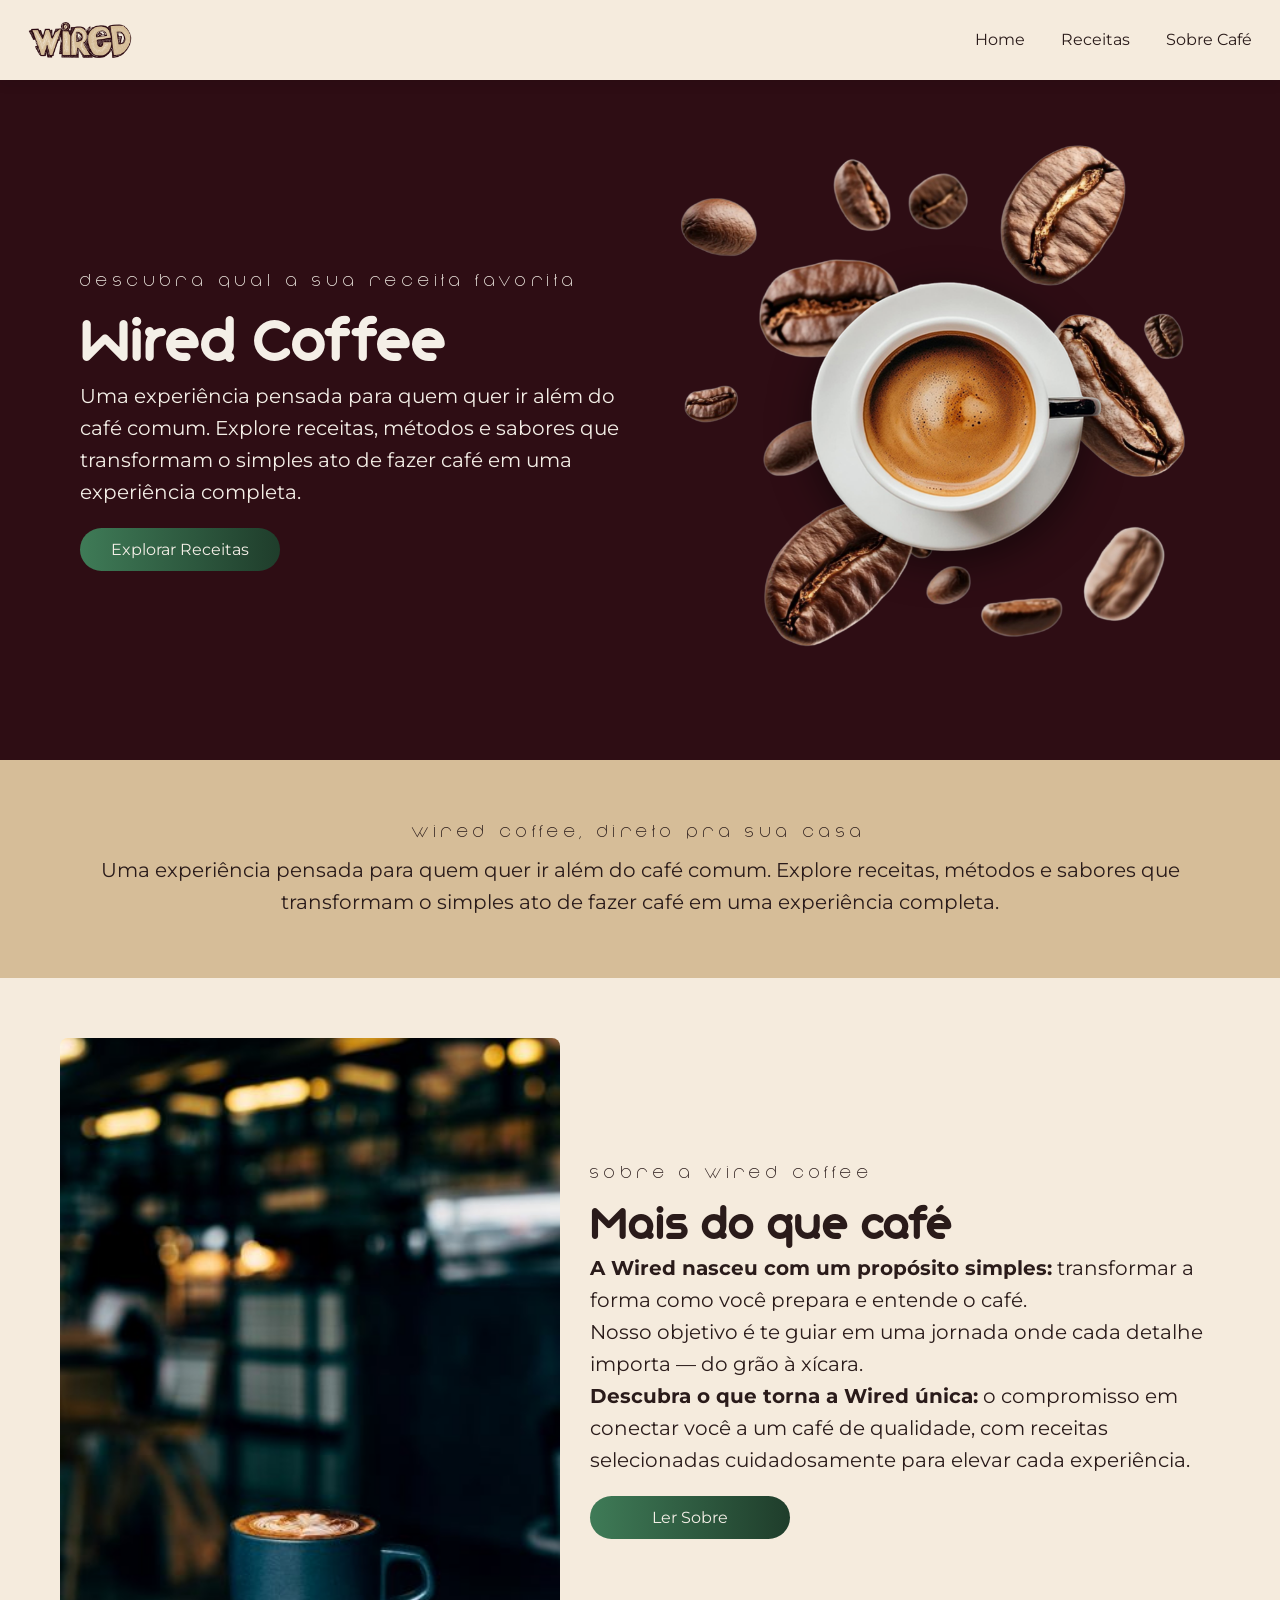
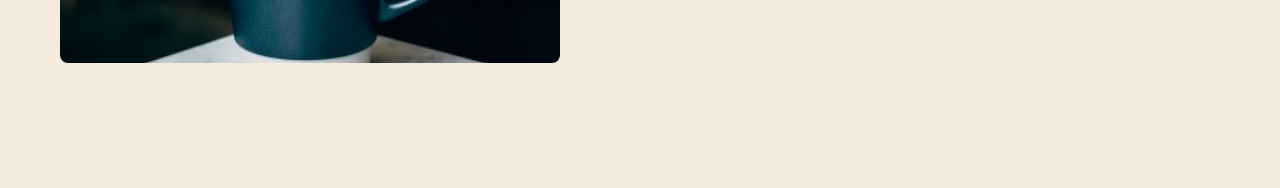
==== index.html @ 8fb3c385 "Construção da Section About - Codifiquei a seção about de forma responsiva" ====
<!DOCTYPE html>
<html lang="pt-br">
<head>
    <meta charset="UTF-8">
    <meta name="viewport" content="width=device-width, initial-scale=1.0">
    <title>Wired Coffee</title>
    <meta name="description" content="Aprenda sobre café, receitas, métodos e equipamentos.">

    <!-- BIBLIOTECA DE ÍCONES -->
     <link rel="stylesheet" href="https://cdnjs.cloudflare.com/ajax/libs/font-awesome/6.5.0/css/all.min.css">

    <!-- FAVICON -->
    <link rel="shortcut icon" href="src/assets/images/favicon/favicon-wired.svg" type="image/x-icon">

    <!-- CSS -->
    <link rel="stylesheet" href="src/styles/main.css">

     <!-- JS -->
    <script src="src/scripts/main.js" defer></script>
</head>
<body>
    <!-- HEADER -->
    <header class="header"> <!-- BLOCK -->
        <!-- LOGO MENU -->
        <a href="/" class="header__logo"> <!-- Normalmente a logo é um atalho pra Home -->
            <picture>
                <!-- A imagem da logo vai denpender do tamanho da tela. Se for maior que 768px, ele adiciona a imagem pra desktop, senão ele manté, a pra mobile (favicon) -->
                <source media="(min-width: 768px)" srcset="src/assets/images/logo/logo-wired-pc.png">
                <!-- Imagem MB -->
                 <img src="src/assets/images/favicon/favicon-wired.svg" alt="Logo Wired">
            </picture>
        </a><!-- LOGO MENU -->

        <!-- MENU  -->
        <nav class="header__nav">
            <ul class="header__menu">
                <li class="header__itens">
                    <a href="" class="header__links">Home</a>
                </li>

                <li class="header__itens">
                    <a href="" class="header__links">Receitas</a>
                </li>

                <li class="header__itens">
                    <a href="" class="header__links">Sobre Café</a>
                </li>
            </ul>
        </nav><!-- MENU -->

        <!-- BOTÃO TOGGLE DO MENU (controle de estado via JS) -->
        <button class="header__toggle" aria-label="Abrir menu">
            <!-- ÍCONE: estado FECHADO (hamburger) -->
            <i class="fa-solid fa-bars-staggered header__icon"></i>

            <!-- ÍCONE: estado ABERTO (close) -->
            <i class="fa-solid fa-xmark header__icon"></i>
        </button>
        <!-- BOTÃO TOGGLE DO MENU -->
    
    </header><!-- HEADER -->

    <!-- MAIN -->
    <main class="main">
        <!-- SECTION HERO -->
        <section class="section section--dark hero__home u-text-center">

            <!-- Pra que no desktop, estejam um ao lado do outro -->
            <div class="u-container-flex container"> <!-- DIV ENVELOP -->

                <div class="container hero__content"> <!-- DIV CONTENT -->
                    <!-- Nome usado em UX: pequeno texto acima do título -->
                    <p class="u-eyebrow u-text-inverse hero__eyebrow">Descubra qual a sua receita favorita</p>
                    <h1 class="u-text-inverse hero__title">Wired Coffee</h1>
                    <p class="u-text-inverse hero__text">
                        Uma experiência pensada para quem quer ir além do café comum. Explore receitas, métodos e sabores que transformam o simples ato de fazer café em uma experiência completa.
                    </p>
                
                    <a href="#" class="link--btn hero__cta">Explorar Receitas</a>
                </div> <!-- DIV CONTENT -->

                <div class="hero__midia"> <!-- DIV MIDIA -->
                    <!-- Grãos (decorativo) -->
                    <img src="src/assets/images/home/graos-hero.png" alt="Grãos de Café" class="hero__bg">
                    <!-- Xícara (responsiva) -->
                    <picture>
                        <source media="(min-width: 768px)" srcset="src/assets/images/home/home-hero-pc.png">
                        <img src="src/assets/images/home/home-hero-sp.png" alt="Xícara de Café" class="hero__cup">
                    </picture>
                </div> <!-- DIV MIDIA -->

            </div> <!-- DIV ENVELOP -->
        </section> <!-- SECTION HERO -->


        <!-- SECTION WIRED -->
        <section class="section section--highlight note__home u-text-center">

            <div class="container note__content"> <!-- DIV CONTENT -->
                <p class="u-eyebrow u-text-color hero__eyebrow">Wired Coffee, direto pra sua casa</p>

                <p class="note__text">
                    Uma experiência pensada para quem quer ir além do café comum. Explore receitas, métodos e sabores que transformam o simples ato de fazer café em uma experiência completa.
                </p>
            </div> <!-- DIV CONTENT -->

        </section> <!-- SECTION WIRED -->


        <!-- SECTION ABOUT -->
        <section class="section about__home">

            <!-- DIV ENVELOP -->
            <div class="container about__layout u-container-flex u-text-center">

                <div class="about__midia"> <!-- DIV MIDIA -->
                    <img src="src/assets/images/home/coffee-shop-sp.jpg" alt="Cafeteria" class="about__coffee-shop">
                </div> <!-- DIV MIDIA -->

                <div class="about__text"> <!-- TEXTO AGRUPADO -->
                    <div class="about__header"> <!-- DIV HEADER -->
                        <p class="u-eyebrow u-text-color about__eyebrow">
                            Sobre a Wired Coffee
                        </p>
                        <h2 class="about__title">Mais do que café</h2>
                    </div> <!-- DIV HEADER -->

                    <div class="about__content"> <!-- DIV CONTENT -->
                        <p><strong>A Wired nasceu com um propósito simples:</strong> transformar a forma como você prepara e entende o café.</p>
                        <p>Nosso objetivo é te guiar em uma jornada onde cada detalhe importa — do grão à xícara.</p>
                        <p><strong>Descubra o que torna a Wired única:</strong> o compromisso em conectar você a um café de qualidade, com receitas selecionadas cuidadosamente para elevar cada experiência.</p>

                        <div class="about__reading">
                            <a href="#" class="link--btn about__cta">Ler Sobre</a>
                            <span class="timer about__timer">
                                <i class="fa-regular fa-clock"></i> 5 min
                            </span>
                        </div>
                    </div> <!-- DIV CONTENT -->

                </div> <!-- TEXTO AGRUPADO -->

            </div> <!-- DIV ENVELOP -->
        </section> <!-- SECTION ABOUT -->

    </main> <!-- BLOCK -->
    <!-- MAIN -->
</body>
</html>

<!-- CLASSE DE ESTADO
    - são classes utilitárias adicionais aplicadas dinamecamente aos elementos para representar e estilizar diferentes condições e comportamentos
    - como 'ativo', 'oculto' ou 'erro'
    - complementam o design base e permitem mudanças visuais controladas por js sem depender de pseudo-classes como :hover
    - modificam o estilo do elemento baseado no seu 'estado' atual na interface
    - diferem de classes estruturais como '.botao', '.card' porque são temporárias e toffladas por js
-->
---- src/styles/main.css ----
/*TODAS AS IMPORTAÇÕES*/

/*BASE*/
@import "./base/reset.css";
@import "./base/base-layout.css";
@import "./base/typography.css";
@import "./base/variables.css";

/*COMPONENTS*/
@import "./components/section.css";
@import "./components/badges.css";
@import "./components/buttons.css";
@import "./components/cards.css";
@import "./components/links.css";

/*LAYOUTS*/
@import "./layouts/footer.css";
@import "./layouts/header.css";

/*PAGES*/
@import "./pages/home.css";
@import "./pages/about.css";
@import "./pages/recipes.css";
@import "./pages/recipe.css";
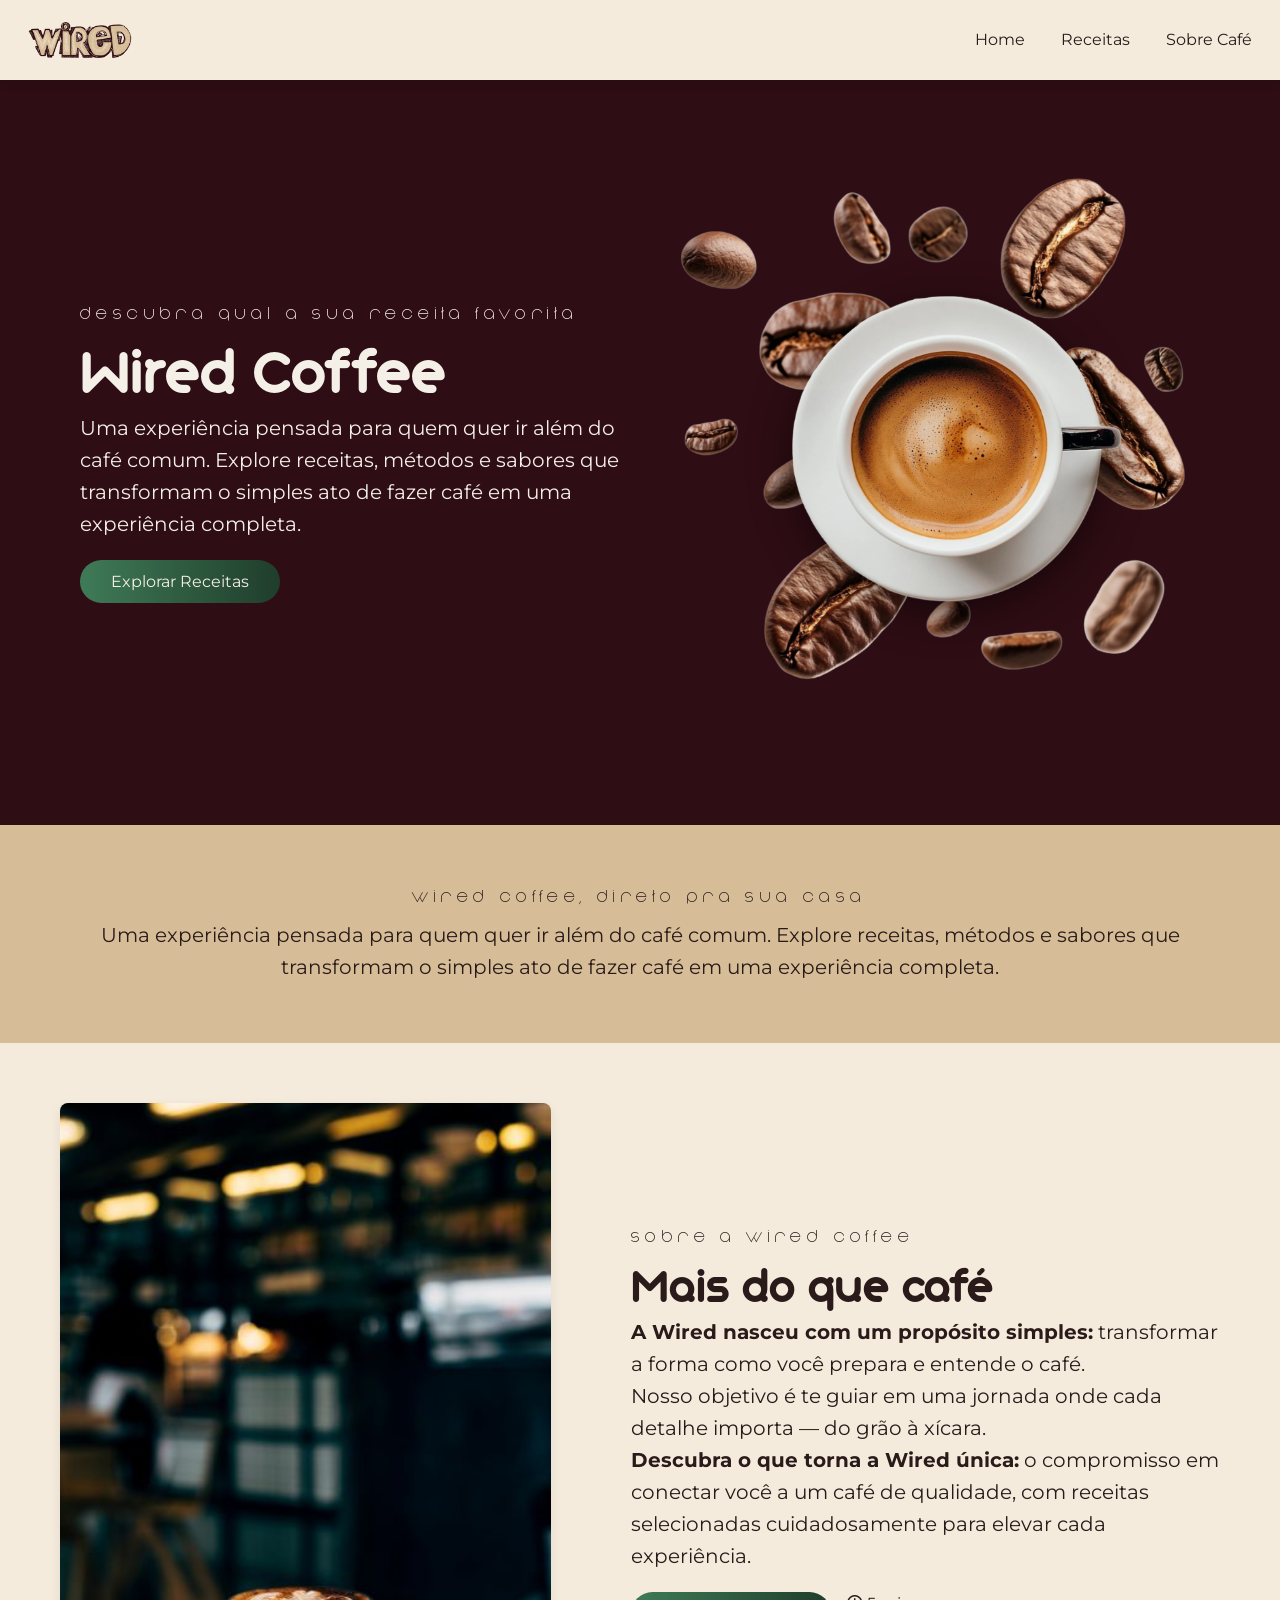
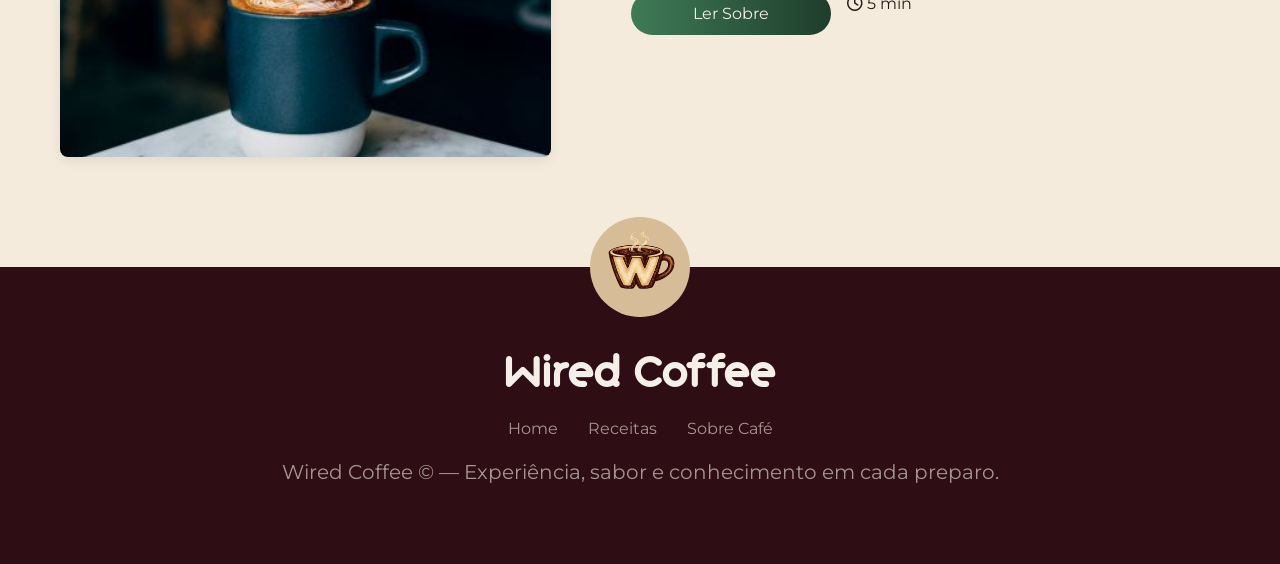
==== commit b2771830: "Construção do footer da página" ====
--- a/index.html
+++ b/index.html
@@ -145,6 +145,45 @@
 
     </main> <!-- BLOCK -->
     <!-- MAIN -->
+
+    <!-- FOOTER -->
+    <footer class="footer">
+        
+        <!-- DIV CONTAINER LOGO -->
+        <div class="footer__logo-container">
+            <img src="src/assets/images/favicon/favicon-wired.svg" alt="Logo Footer" class="footer__logo">
+        </div> <!-- DIV CONTAINER LOGO -->
+
+        <!-- DIV CONTENT -->
+        <div class="footer__content">
+            
+            <h1 class="footer__copyright-title">Wired Coffee</h1>
+
+            <!-- DIV COM LINKS -->
+            <div class="footer__list-container">
+
+                <ul class="footer__list">
+                    <li>
+                        <a href="#" class="footer__links">Home</a>
+                    </li>
+                    
+                    <li>
+                        <a href="#" class="footer__links">Receitas</a>
+                    </li>
+
+                    <li>
+                        <a href="#" class="footer__links">Sobre Café</a>
+                    </li>
+                </ul>
+
+            </div> <!-- DIV COM LINKS -->
+
+            <p class="footer__copyright-text">Wired Coffee © — Experiência, sabor e conhecimento em cada preparo.</p>
+
+        </div> <!-- DIV CONTENT -->
+
+    </footer>
+    <!-- FOOTER -->
 </body>
 </html>
 
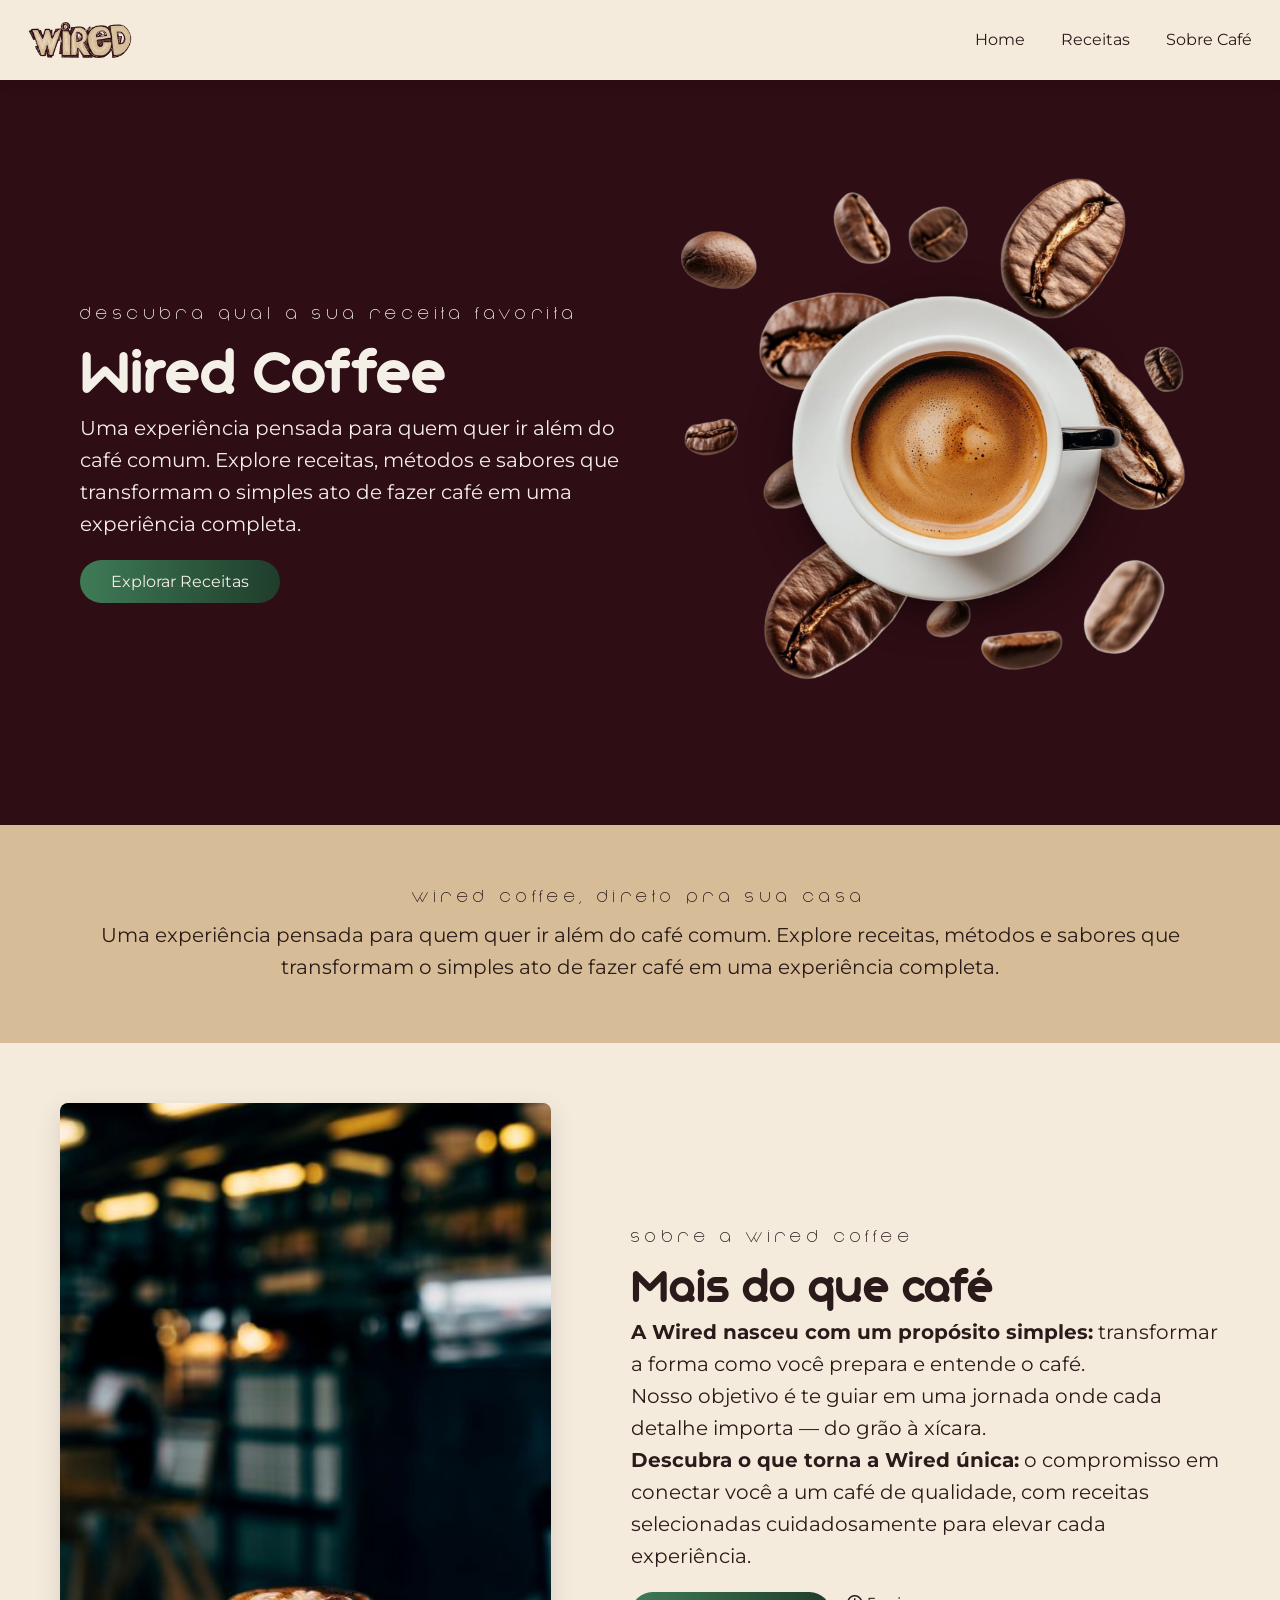
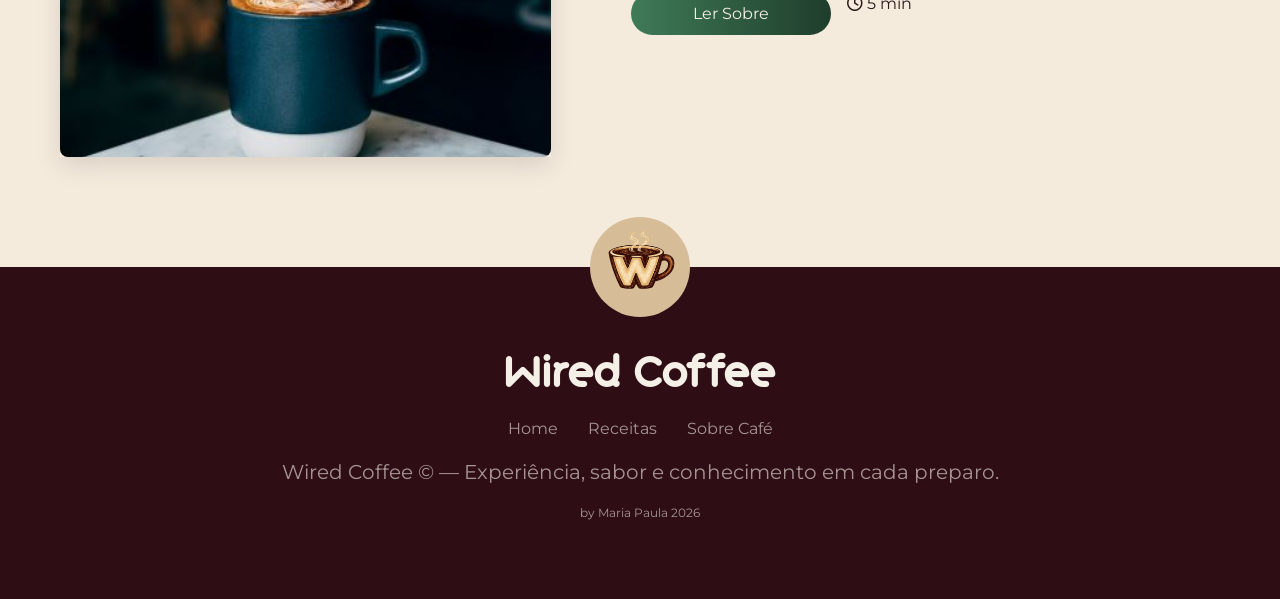
==== commit cf7bf842: "Retoques no layout da página" ====
--- a/index.html
+++ b/index.html
@@ -180,6 +180,8 @@
 
             <p class="footer__copyright-text">Wired Coffee © — Experiência, sabor e conhecimento em cada preparo.</p>
 
+            <p class="footer__copyright">by Maria Paula 2026</p>
+
         </div> <!-- DIV CONTENT -->
 
     </footer>
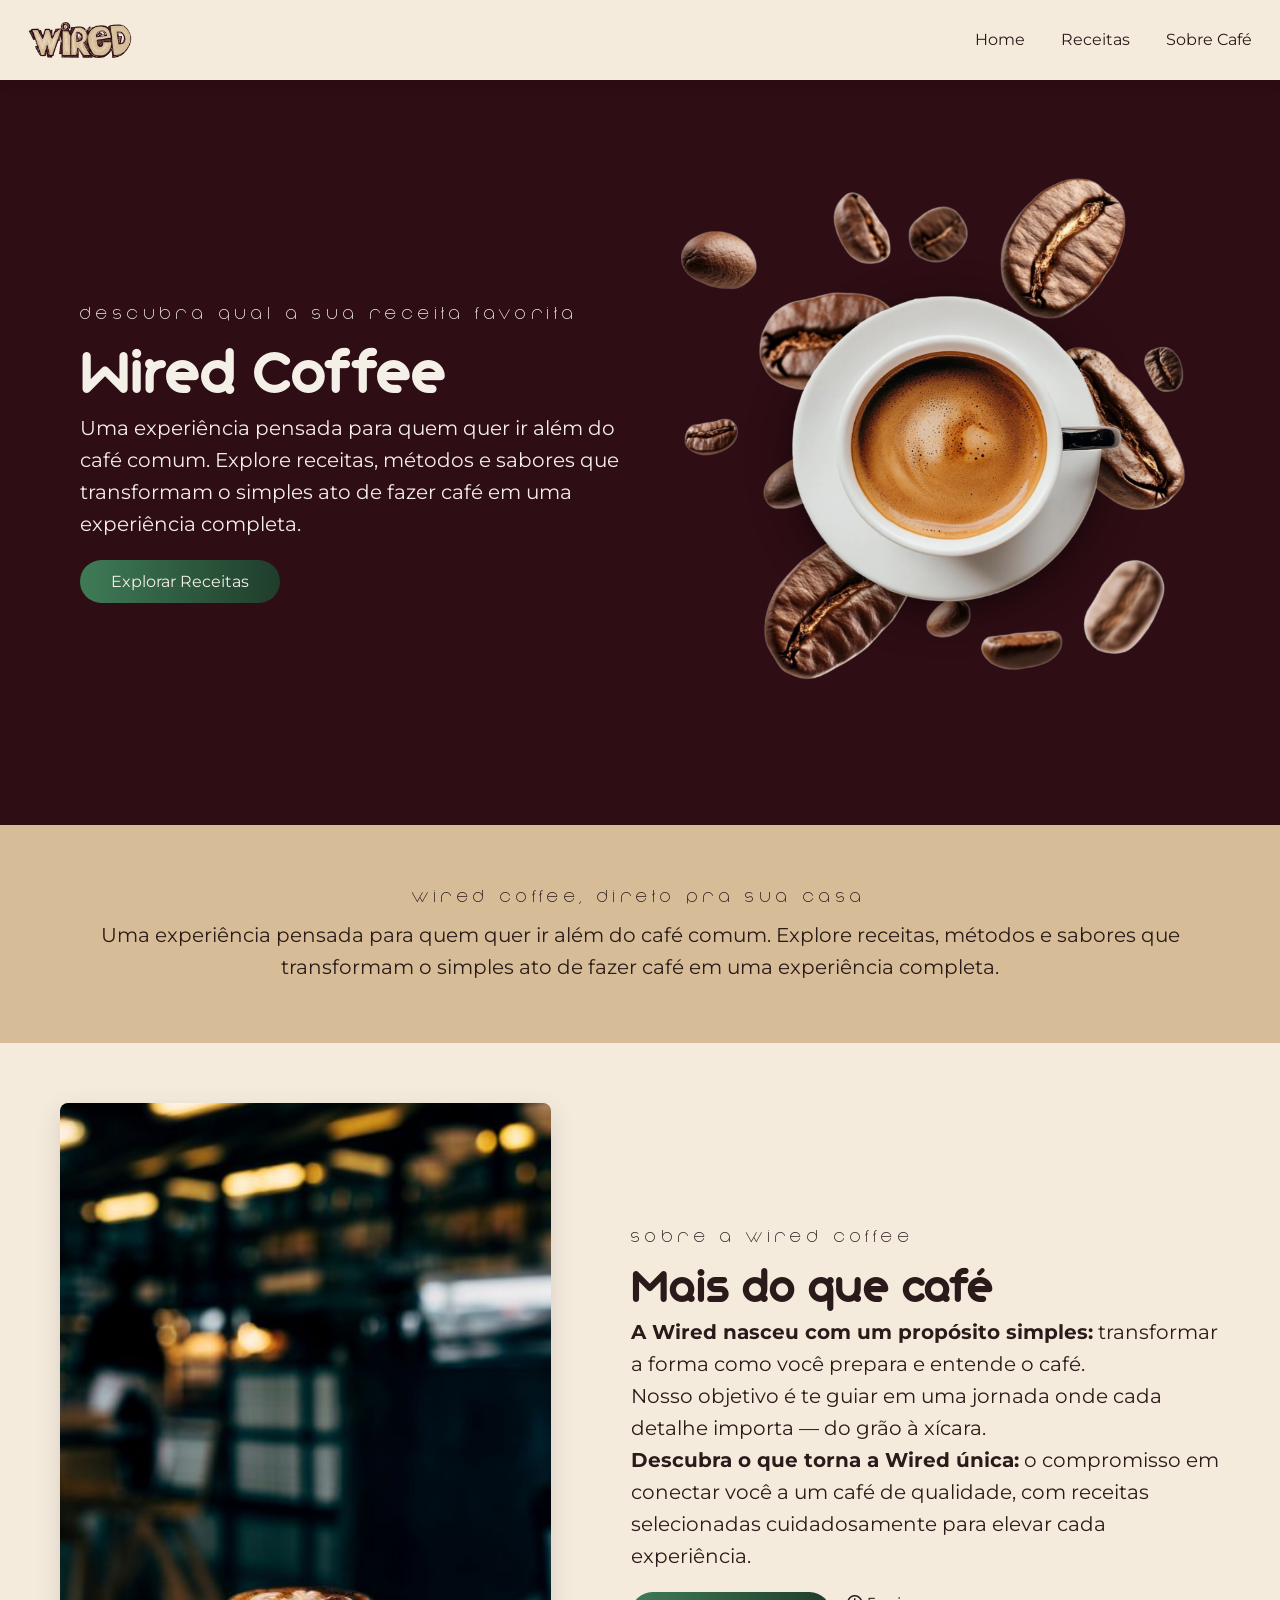
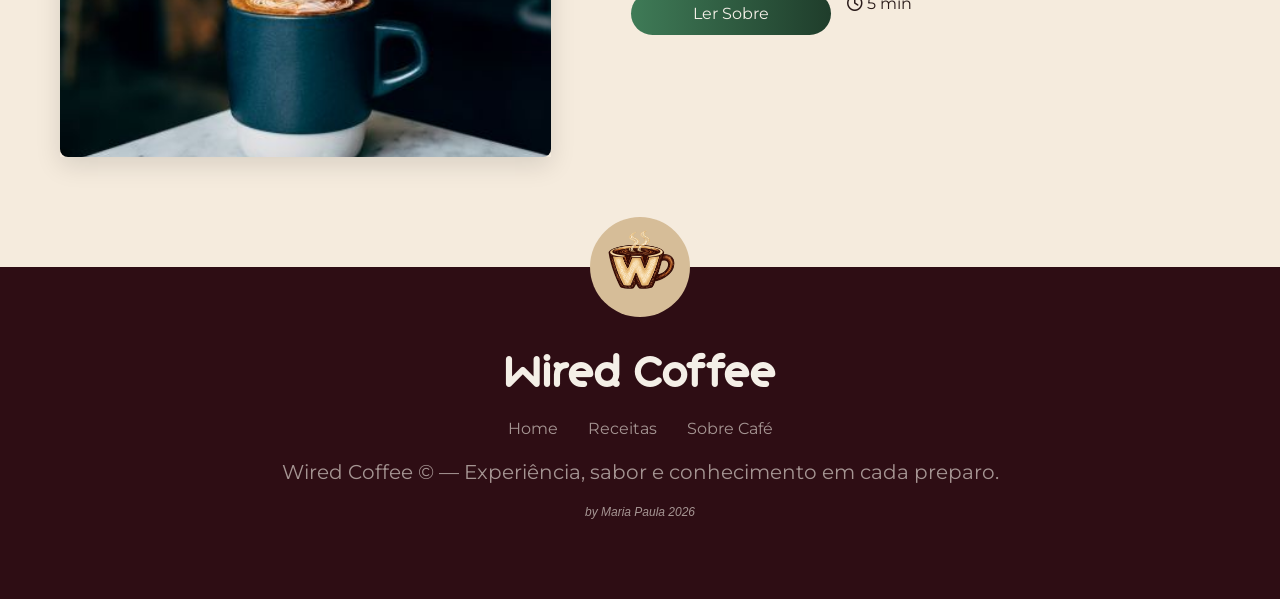
==== commit 44078e77: "Mudança da lógica header e footer - Header e footer "automático" nas páginas HTML" ====
--- a/index.html
+++ b/index.html
@@ -3,11 +3,11 @@
 <head>
     <meta charset="UTF-8">
     <meta name="viewport" content="width=device-width, initial-scale=1.0">
-    <title>Wired Coffee</title>
+    <title>Wired-Coffee</title>
     <meta name="description" content="Aprenda sobre café, receitas, métodos e equipamentos.">
 
     <!-- BIBLIOTECA DE ÍCONES -->
-     <link rel="stylesheet" href="https://cdnjs.cloudflare.com/ajax/libs/font-awesome/6.5.0/css/all.min.css">
+    <link rel="stylesheet" href="https://cdnjs.cloudflare.com/ajax/libs/font-awesome/6.5.0/css/all.min.css">
 
     <!-- FAVICON -->
     <link rel="shortcut icon" href="src/assets/images/favicon/favicon-wired.svg" type="image/x-icon">
@@ -19,46 +19,10 @@
     <script src="src/scripts/main.js" defer></script>
 </head>
 <body>
+
     <!-- HEADER -->
-    <header class="header"> <!-- BLOCK -->
-        <!-- LOGO MENU -->
-        <a href="/" class="header__logo"> <!-- Normalmente a logo é um atalho pra Home -->
-            <picture>
-                <!-- A imagem da logo vai denpender do tamanho da tela. Se for maior que 768px, ele adiciona a imagem pra desktop, senão ele manté, a pra mobile (favicon) -->
-                <source media="(min-width: 768px)" srcset="src/assets/images/logo/logo-wired-pc.png">
-                <!-- Imagem MB -->
-                 <img src="src/assets/images/favicon/favicon-wired.svg" alt="Logo Wired">
-            </picture>
-        </a><!-- LOGO MENU -->
-
-        <!-- MENU  -->
-        <nav class="header__nav">
-            <ul class="header__menu">
-                <li class="header__itens">
-                    <a href="" class="header__links">Home</a>
-                </li>
-
-                <li class="header__itens">
-                    <a href="" class="header__links">Receitas</a>
-                </li>
-
-                <li class="header__itens">
-                    <a href="" class="header__links">Sobre Café</a>
-                </li>
-            </ul>
-        </nav><!-- MENU -->
-
-        <!-- BOTÃO TOGGLE DO MENU (controle de estado via JS) -->
-        <button class="header__toggle" aria-label="Abrir menu">
-            <!-- ÍCONE: estado FECHADO (hamburger) -->
-            <i class="fa-solid fa-bars-staggered header__icon"></i>
-
-            <!-- ÍCONE: estado ABERTO (close) -->
-            <i class="fa-solid fa-xmark header__icon"></i>
-        </button>
-        <!-- BOTÃO TOGGLE DO MENU -->
-    
-    </header><!-- HEADER -->
+    <div id="header-placeholder"></div>
+    <!-- HEADER -->
 
     <!-- MAIN -->
     <main class="main">
@@ -147,45 +111,9 @@
     <!-- MAIN -->
 
     <!-- FOOTER -->
-    <footer class="footer">
-        
-        <!-- DIV CONTAINER LOGO -->
-        <div class="footer__logo-container">
-            <img src="src/assets/images/favicon/favicon-wired.svg" alt="Logo Footer" class="footer__logo">
-        </div> <!-- DIV CONTAINER LOGO -->
+    <div id="footer-placeholder"></div>
+    <!-- FOOTER -->
 
-        <!-- DIV CONTENT -->
-        <div class="footer__content">
-            
-            <h1 class="footer__copyright-title">Wired Coffee</h1>
-
-            <!-- DIV COM LINKS -->
-            <div class="footer__list-container">
-
-                <ul class="footer__list">
-                    <li>
-                        <a href="#" class="footer__links">Home</a>
-                    </li>
-                    
-                    <li>
-                        <a href="#" class="footer__links">Receitas</a>
-                    </li>
-
-                    <li>
-                        <a href="#" class="footer__links">Sobre Café</a>
-                    </li>
-                </ul>
-
-            </div> <!-- DIV COM LINKS -->
-
-            <p class="footer__copyright-text">Wired Coffee © — Experiência, sabor e conhecimento em cada preparo.</p>
-
-            <p class="footer__copyright">by Maria Paula 2026</p>
-
-        </div> <!-- DIV CONTENT -->
-
-    </footer>
-    <!-- FOOTER -->
 </body>
 </html>
 
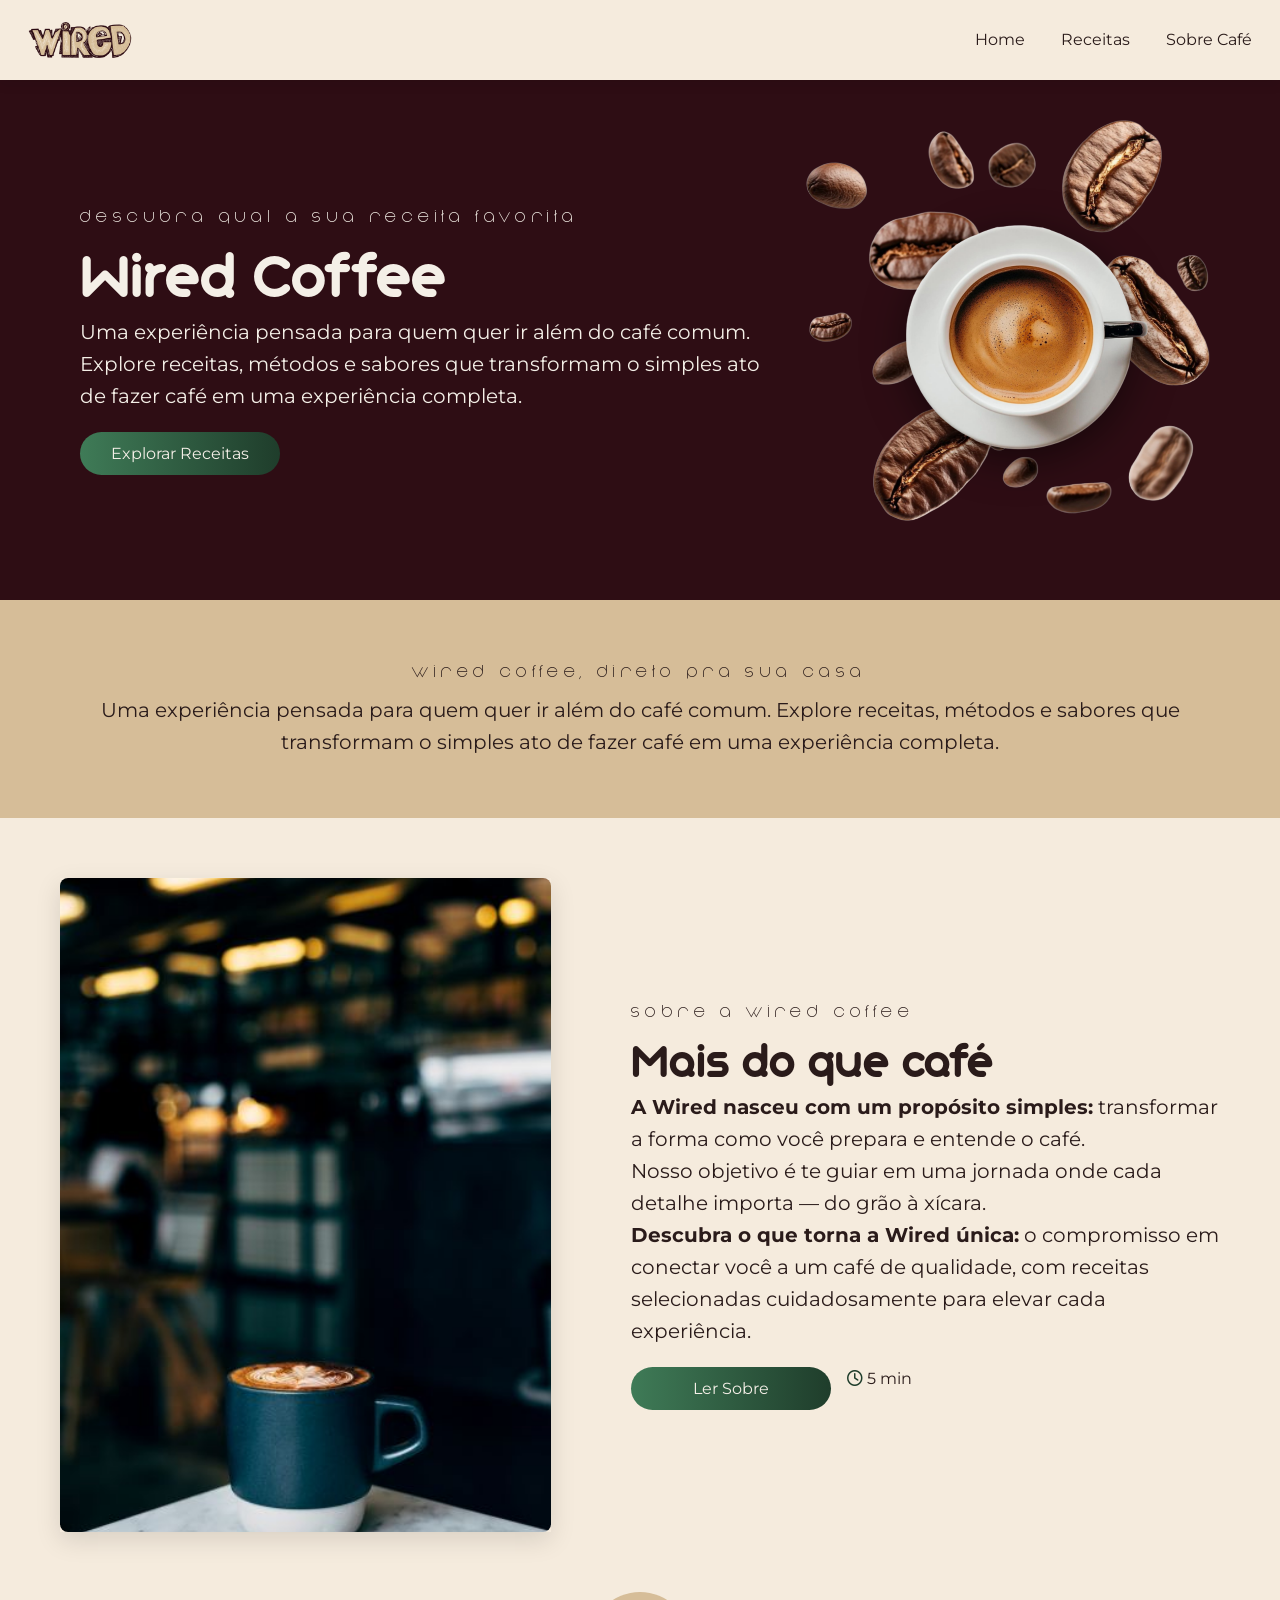
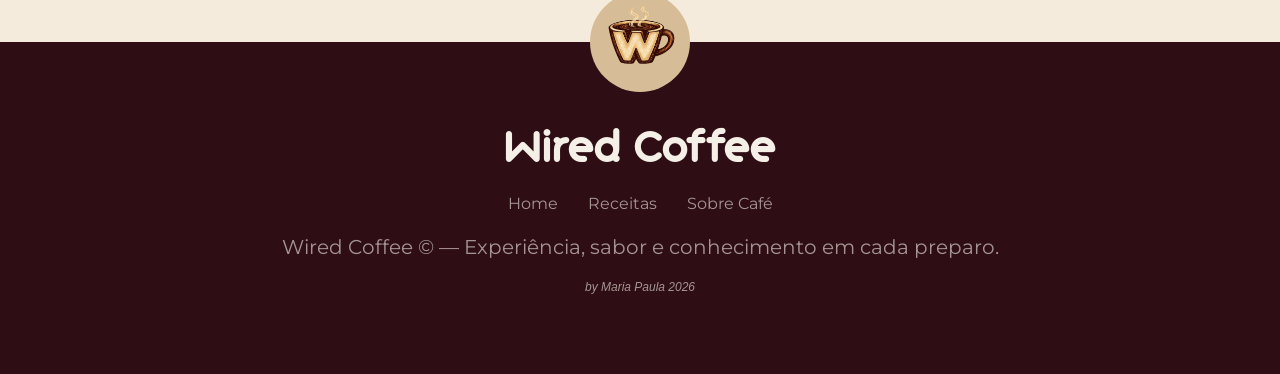
==== commit 41ac4ea3: "Estrutura da página de receitas - HTML da página de receitas - CSS da página de receitas - Conexão d" ====
--- a/index.html
+++ b/index.html
@@ -40,7 +40,7 @@
                         Uma experiência pensada para quem quer ir além do café comum. Explore receitas, métodos e sabores que transformam o simples ato de fazer café em uma experiência completa.
                     </p>
                 
-                    <a href="#" class="link--btn hero__cta">Explorar Receitas</a>
+                    <a href="src/pages/receitas.html" class="link--btn hero__cta">Explorar Receitas</a>
                 </div> <!-- DIV CONTENT -->
 
                 <div class="hero__midia"> <!-- DIV MIDIA -->
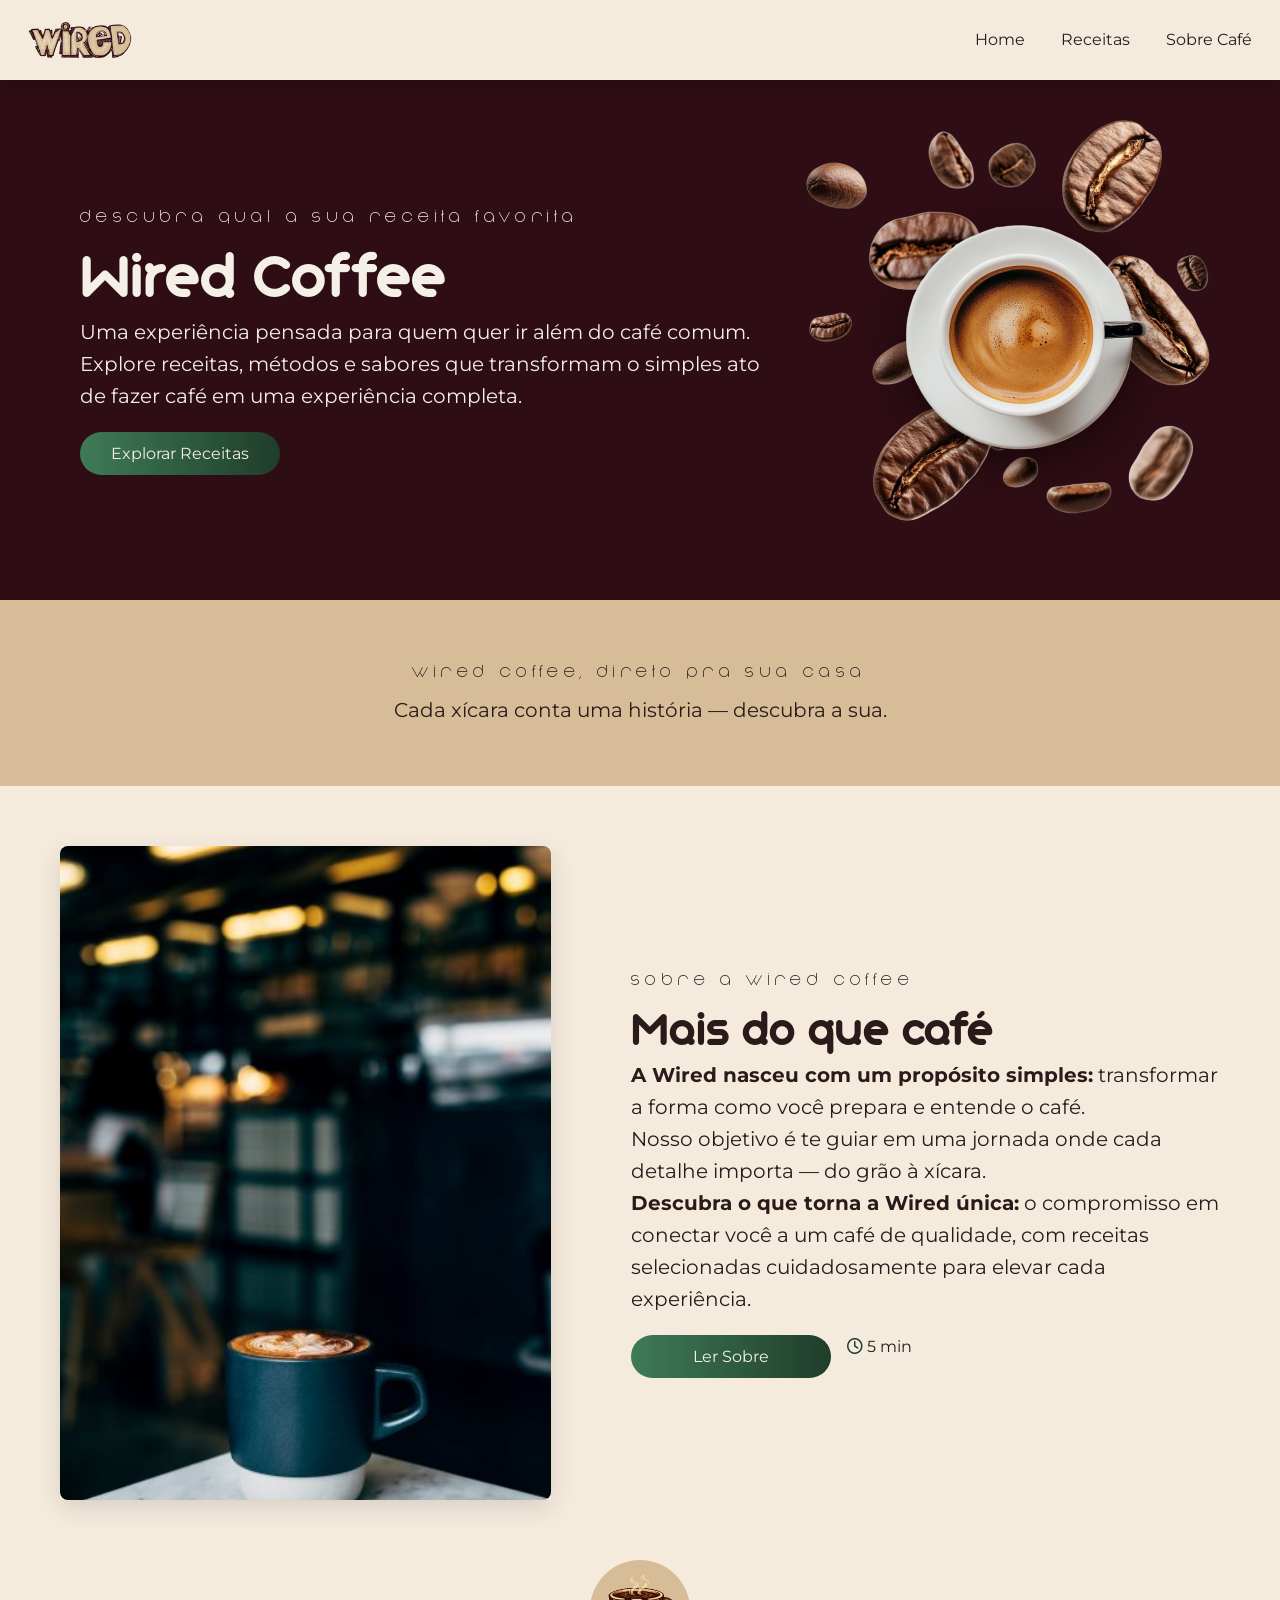
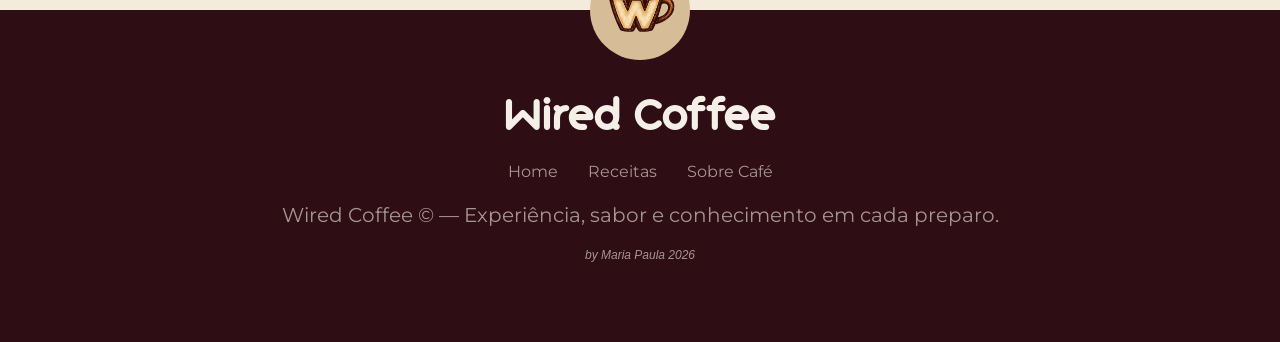
==== commit 72117c51: "Nova página (aprenda mais sobre café) concluída - correção do texto da seção do index - criação do h" ====
--- a/index.html
+++ b/index.html
@@ -64,7 +64,7 @@
                 <p class="u-eyebrow u-text-color hero__eyebrow">Wired Coffee, direto pra sua casa</p>
 
                 <p class="note__text">
-                    Uma experiência pensada para quem quer ir além do café comum. Explore receitas, métodos e sabores que transformam o simples ato de fazer café em uma experiência completa.
+                    Cada xícara conta uma história — descubra a sua.
                 </p>
             </div> <!-- DIV CONTENT -->
 
@@ -95,7 +95,7 @@
                         <p><strong>Descubra o que torna a Wired única:</strong> o compromisso em conectar você a um café de qualidade, com receitas selecionadas cuidadosamente para elevar cada experiência.</p>
 
                         <div class="about__reading">
-                            <a href="#" class="link--btn about__cta">Ler Sobre</a>
+                            <a href="src/pages/sobre.html" class="link--btn about__cta">Ler Sobre</a>
                             <span class="timer about__timer">
                                 <i class="fa-regular fa-clock"></i> 5 min
                             </span>
--- a/src/styles/main.css
+++ b/src/styles/main.css
@@ -21,4 +21,5 @@
 @import "./pages/home.css";
 @import "./pages/about.css";
 @import "./pages/recipes.css";
-@import "./pages/recipe.css";+@import "./pages/recipe.css";
+@import "./pages/learn-more.css"
